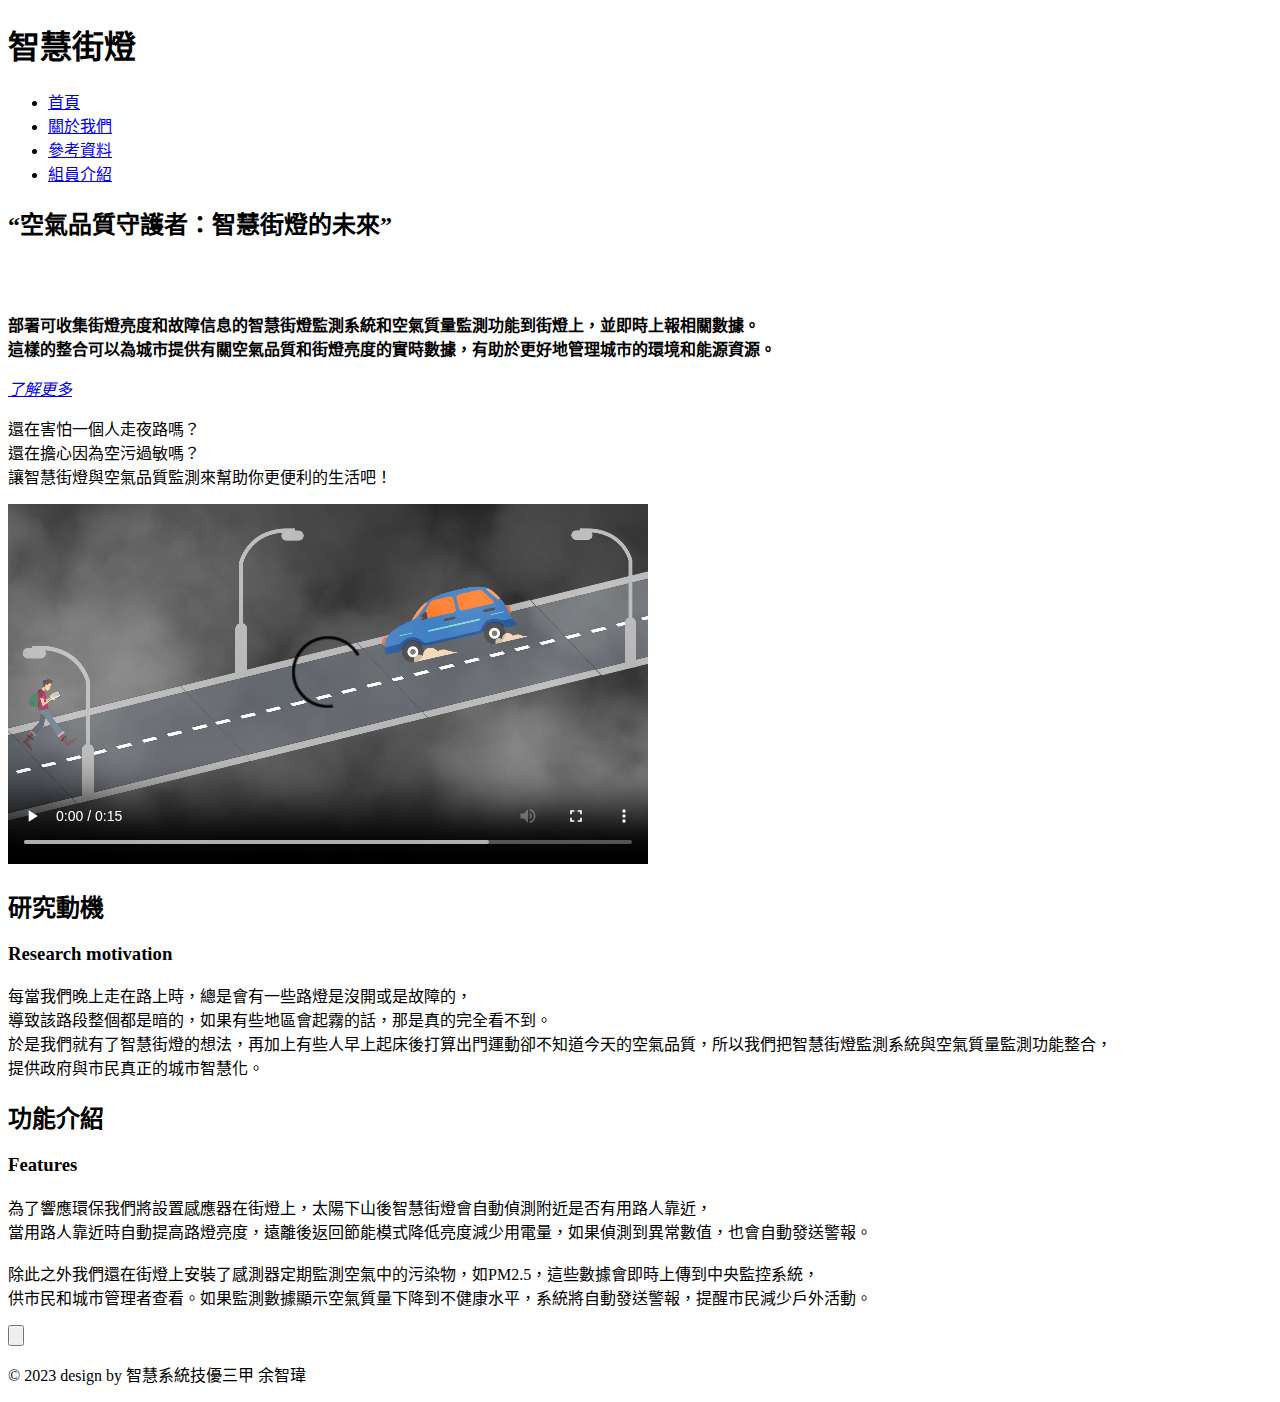
==== index.html @ 04b15552 "first time upload to website" ====
<!DOCTYPE html>
<html lang="zh-TW">
<head>
    <meta charset="UTF-8">
    <meta name="viewport" content="width=device-width, initial-scale=1.0">
    <title>空氣品質守護者：智慧街燈的未來</title>
    <link rel="icon" type="image/x-icon" href="/images/favicon.ico">
    <link rel="stylesheet" href="style.css">
</head>
<body>
    <style> html { scroll-behavior: smooth;} </style>
    <header>
    
        <nav class="navbar">

            <h1>智慧街燈</h1> 

            <ul class="nav-menu">
                <li class="nav-item"><a href="index.html" class="nav-link">首頁</a></li>
                <li class="nav-item"><a href="https://sites.google.com/nkust.edu.tw/zhenwudi/%E9%A6%96%E9%A0%81?authuser=0" target="_blank" class="nav-link">關於我們</a></li>
                <li class="nav-item"><a href="https://docs.google.com/spreadsheets/d/1Z9CyWfldLUmmha_1ZWwQDElfn3fhTDDr9dvsWVCVgeM/edit#gid=608170740" class="nav-link">參考資料</a></li>
                <li class="nav-item"><a href="test.html" class="nav-link">組員介紹</a></li>
            </ul>
            <div class="hamburger">
                <span class="bar"></span>
                <span class="bar"></span>
                <span class="bar"></span>
            </div>
        </nav> 
    </header>
    <script src="script.js"></script>
    
    <main>
    <section class="titlecolor">
    <h2>“空氣品質守護者：智慧街燈的未來”</h2>
    <br/><br/>
    <p><strong>部署可收集街燈亮度和故障信息的智慧街燈監測系統和空氣質量監測功能到街燈上，並即時上報相關數據。<br>
        這樣的整合可以為城市提供有關空氣品質和街燈亮度的實時數據，有助於更好地管理城市的環境和能源資源。
    </strong></p>
    <p><em><a href="http://172.20.10.2/" target="_blank">了解更多</a></em></p>
    </section>

    <section class="slogan">
        <p> 還在害怕一個人走夜路嗎？<br>
            還在擔心因為空污過敏嗎？<br>
            讓智慧街燈與空氣品質監測來幫助你更便利的生活吧！
        </p>
    </section>

    <section class="secondcolor">
    <video width="640" height="360" controls> 
        <source src="情境影片.mp4" type="video/mp4">
    </video>
    <div class="motivation">
    <h2>研究動機</h2>
    <h3>Research motivation</h3>
    <p>每當我們晚上走在路上時，總是會有一些路燈是沒開或是故障的，<br>導致該路段整個都是暗的，如果有些地區會起霧的話，那是真的完全看不到。
        <br>
        於是我們就有了智慧街燈的想法，再加上有些人早上起床後打算出門運動卻不知道今天的空氣品質，所以我們把智慧街燈監測系統與空氣質量監測功能整合，<br>提供政府與市民真正的城市智慧化。
        </p>
    </div>    
    </section>

    <section class="Features">
        <h2>功能介紹</h2>
        <h3>Features</h3>
        <p>為了響應環保我們將設置感應器在街燈上，太陽下山後智慧街燈會自動偵測附近是否有用路人靠近，<br>當用路人靠近時自動提高路燈亮度，遠離後返回節能模式降低亮度減少用電量，如果偵測到異常數值，也會自動發送警報。
        <br> <br>除此之外我們還在街燈上安裝了感測器定期監測空氣中的污染物，如PM2.5，這些數據會即時上傳到中央監控系統，<br>供市民和城市管理者查看。如果監測數據顯示空氣質量下降到不健康水平，系統將自動發送警報，提醒市民減少戶外活動。</p>
        <a href="#top">
        <button data-hover="Top">
            <svg viewBox="0 0 384 512" class="svgIcon">
              <path
                d="M214.6 41.4c-12.5-12.5-32.8-12.5-45.3 0l-160 160c-12.5 12.5-12.5 32.8 0 45.3s32.8 12.5 45.3 0L160 141.2V448c0 17.7 14.3 32 32 32s32-14.3 32-32V141.2L329.4 246.6c12.5 12.5 32.8 12.5 45.3 0s12.5-32.8 0-45.3l-160-160z"
              ></path>
            </svg>
        </button>
        </a>    
    </section>
    </main>
    <footer>
        <p>© 2023 design by 智慧系統技優三甲 余智瑋</p>
    </footer>
</body>
</html>
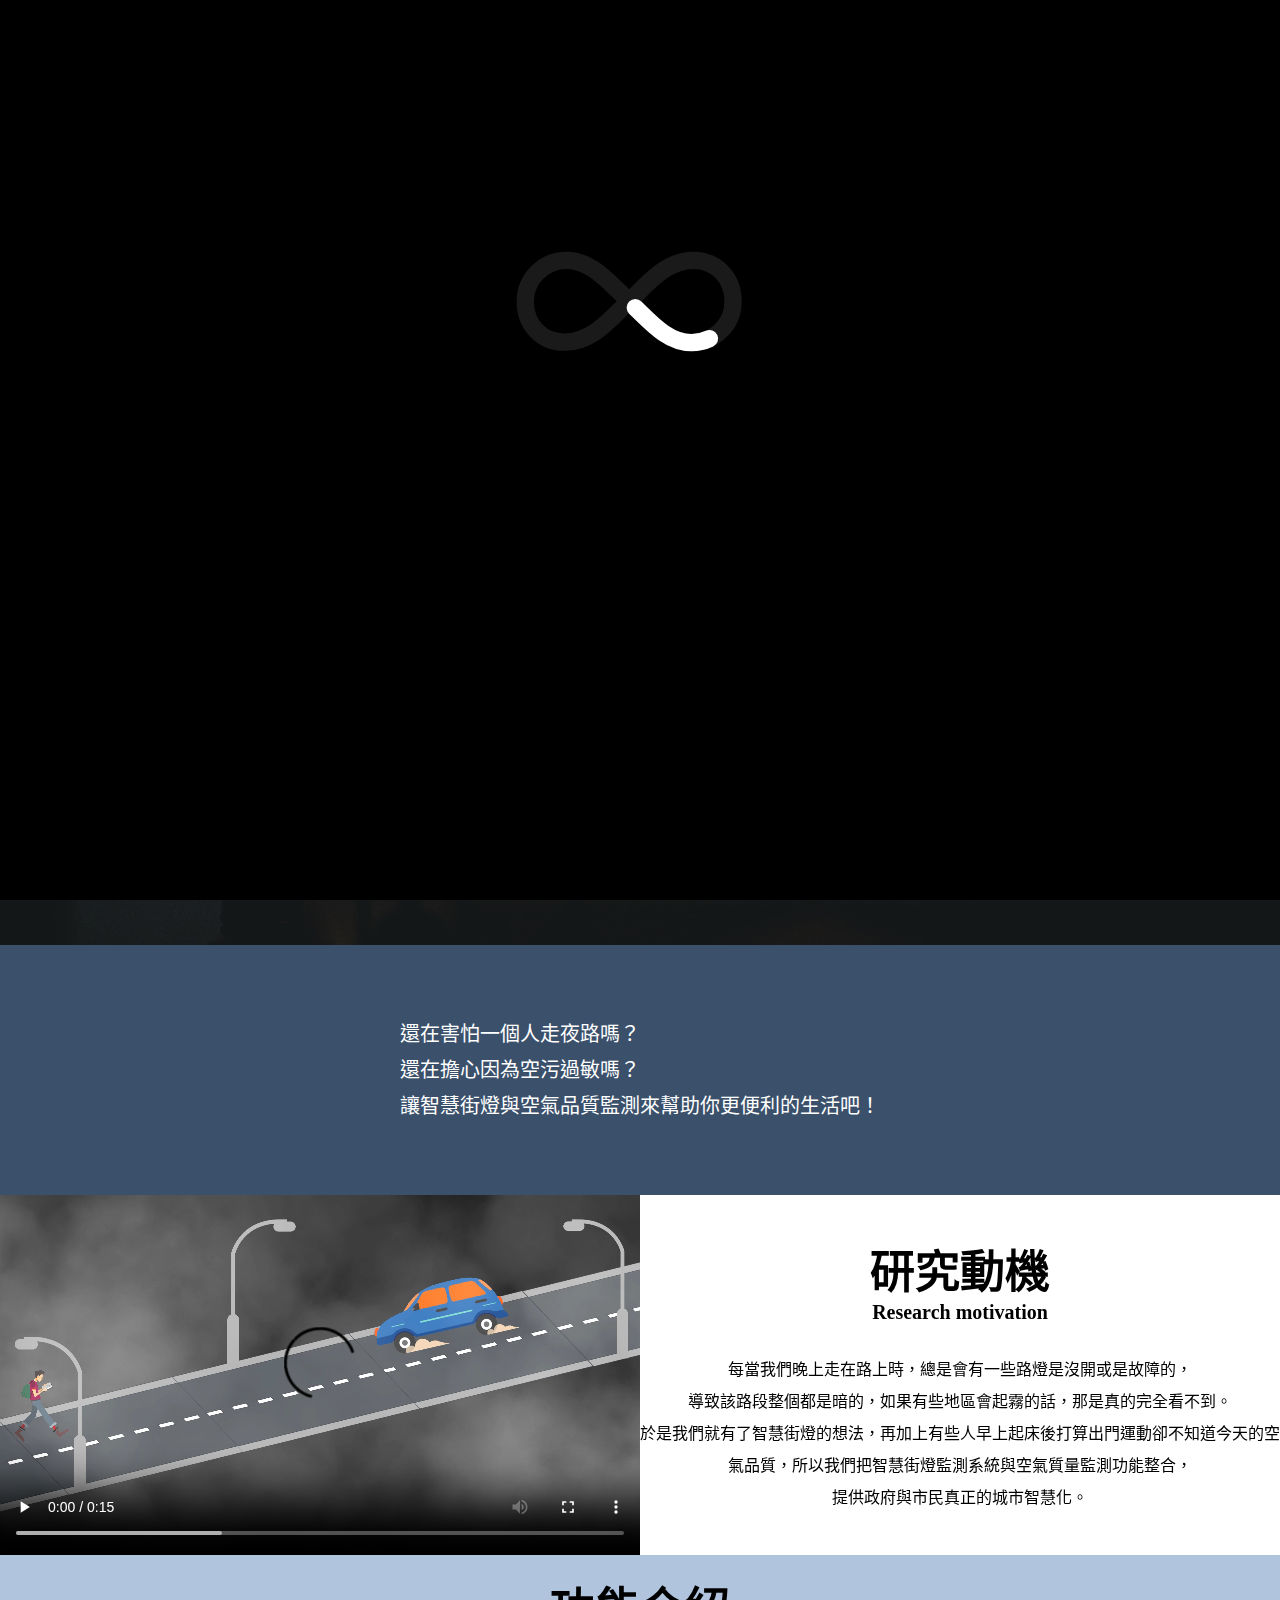
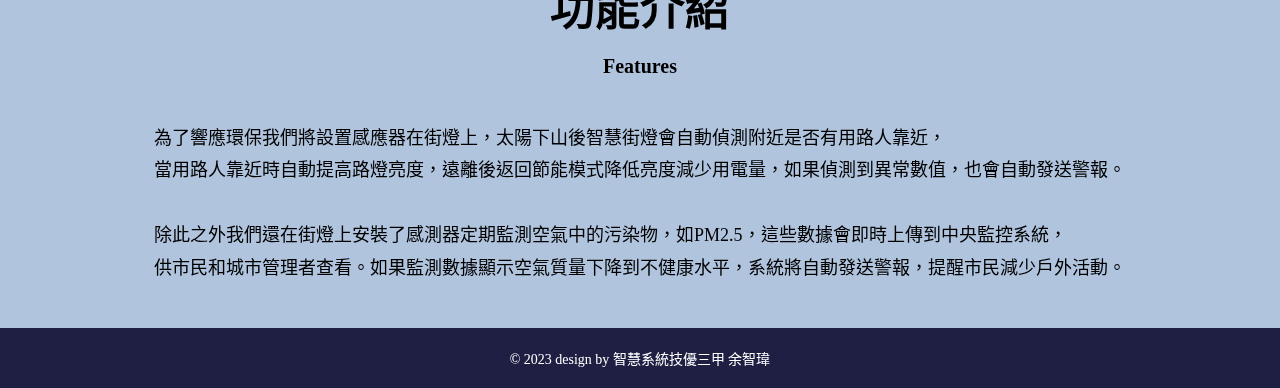
==== commit 0ef8a341: "add loading animation" ====
--- a/index.html
+++ b/index.html
@@ -9,8 +9,34 @@
 </head>
 <body>
     <style> html { scroll-behavior: smooth;} </style>
+    <div class="loading">
+        <svg
+        class="container" 
+        x="0px" 
+        y="0px"
+        viewBox="0 0 55 23.1"
+        height="23.1"
+        width="55"
+        preserveAspectRatio='xMidYMid meet'
+      >
+        <path
+          class="track" 
+          fill="none" 
+          stroke-width="4" 
+          pathlength="100"
+          d="M26.7,12.2c3.5,3.4,7.4,7.8,12.7,7.8c5.5,0,9.6-4.4,9.6-9.5C49,5,45.1,1,39.8,1c-5.5,0-9.5,4.2-13.1,7.8l-3.4,3.3c-3.6,3.6-7.6,7.8-13.1,7.8C4.9,20,1,16,1,10.5C1,5.4,5.1,1,10.6,1c5.3,0,9.2,4.5,12.7,7.8L26.7,12.2z"
+        />
+        <path
+          class="car" 
+          fill="none" 
+          stroke-width="4" 
+          pathlength="100"
+          d="M26.7,12.2c3.5,3.4,7.4,7.8,12.7,7.8c5.5,0,9.6-4.4,9.6-9.5C49,5,45.1,1,39.8,1c-5.5,0-9.5,4.2-13.1,7.8l-3.4,3.3c-3.6,3.6-7.6,7.8-13.1,7.8C4.9,20,1,16,1,10.5C1,5.4,5.1,1,10.6,1c5.3,0,9.2,4.5,12.7,7.8L26.7,12.2z"
+        />
+        </svg>
+      </div>
+      <script src="loading.js"></script>
     <header>
-    
         <nav class="navbar">
 
             <h1>智慧街燈</h1> 
--- a/style.css
+++ b/style.css
@@ -0,0 +1,395 @@
+*{
+    padding:0;
+    margin:0;
+}
+
+.loading{
+    background-color: black;
+    height: 100vh;
+    width:100%;
+    position: fixed;
+    z-index: 100;
+  }
+  
+.container {
+      --uib-size: 120px;
+      --uib-color: white;
+      --uib-speed: 1.3s;
+      --uib-bg-opacity: .1;
+      height:100px; /*calc(var(--uib-size) * (2.1 / 5));*/
+      width: 100%;  
+      /*var(--uib-size);*/
+      transform-origin: center;
+      overflow: visible;
+      align-items: center;
+      display:flex;
+      justify-content: center;
+      position: relative;
+      margin-top: 20%;
+}
+  
+.car {
+      fill: none;
+      stroke: var(--uib-color);
+      stroke-dasharray: 15, 85;
+      stroke-dashoffset: 0;
+      stroke-linecap: round;
+      animation: travel var(--uib-speed) linear infinite;
+      will-change: stroke-dasharray, stroke-dashoffset;
+      transition: stroke 0.5s ease;
+    }
+  
+.track {
+      stroke: var(--uib-color);
+      opacity: var(--uib-bg-opacity);
+    }
+  
+.disppear{
+      animation:vanish 3s forwards;
+      animation-delay: 2s;
+    }
+  
+    @keyframes travel {
+      0% {
+        stroke-dashoffset: 0;
+      }
+  
+      100% {
+        stroke-dashoffset: 100;
+      }
+    }
+  
+    @keyframes vanish{
+      
+      25%{
+        opacity:0;
+        visibility: hidden;
+      }
+      50%{
+        opacity:0;
+        visibility: hidden;
+      }
+      100%{
+        opacity:0;
+        visibility: hidden;
+      }
+    }
+
+header {
+    background-color:#1e1f42;
+    opacity:0.95;
+    height:80px;
+    width:100%;
+    position:fixed; 
+}
+h1 {
+    color:white;
+}
+header ul{
+    position:absolute;
+    right:5vw;
+    top:0;
+    line-height:80px;
+}
+h1{
+    position:absolute;
+    left:120px;
+    top:0;
+    line-height:80px;
+    background-image:url(images/智慧街燈.png);
+    background-position:center;
+    width:210px;
+    text-indent:-999px;
+}
+header li{
+    display:inline;
+    margin-right:4vw;
+}
+header a { 
+    color:white;
+    text-decoration:none;
+}
+
+header a:hover{
+    text-decoration:underline;
+}
+
+.nav-link{
+    transition:0.7s ease;
+}
+
+.navbar{
+    min-height: 70px;
+    display:flex;
+    justify-content: space-between;
+    align-items: center;
+    padding:0 40px;
+}
+
+.nav-menu{
+    display:flex;
+    justify-content: space-between;
+    align-items: center;
+    gap:60px;
+}
+
+.hamburger{
+    display:none;
+    cursor:pointer;
+
+}
+
+.bar{
+    display:block;
+    width:25px;
+    height:3px;
+    margin:6px auto;
+    -webkit-transition: all 0.3s ease-in-out;
+    transition: all 0.3s ease-in-out;
+    background-color: white;
+}
+
+.titlecolor{
+    background-color:lightsteelblue;
+    color:white;
+    height:105vh;
+    background-image:url("images/p5.jpg"); 
+    background-repeat:no-repeat;
+    background-color:rgba(0,0,0,0.2);
+    background-blend-mode: multiply;
+    background-size:cover;
+    background-position:center;
+    display:flex;
+    flex-direction:column;
+    align-items:center;
+    justify-content:center;
+}
+
+.titlecolor h2{
+    font-size:40px;
+    margin-top:40px;
+}
+
+.titlecolor p{
+    font-size:18px;
+    margin:30px;
+}
+
+.titlecolor a{
+    color:white;
+    text-decoration:none;
+    border:1px solid #ACACAC;
+    padding:10px 20px;
+    border-radius: 5px;
+}
+
+.slogan{
+    background-color:#3A506B;
+    color:white;
+    height:250px;
+    display:flex;
+    justify-content:center;
+    align-items:center;
+    font-size:20px;
+    line-height:1.8em;
+}
+
+.secondcolor{
+    background-color:#ffffff; 
+    display:flex;
+}
+
+.secondcolor img{
+    width:50%
+}
+
+.motivation{
+    width:50%;
+    display:flex;
+    flex-direction: column;
+    align-items:center;
+    justify-content:center;
+}
+
+.secondcolor h2{
+    font-size:45px;
+    margin-bottom:0%;
+}
+
+.secondcolor h3{
+    font-size:20px;
+    margin-bottom:30px;
+}
+
+.secondcolor p{
+    text-align: center;
+    line-height: 2em;
+    
+}
+
+.Features{
+    background-color:lightsteelblue;
+}
+.Features p{
+    color:black;
+    height:250px;
+    display:flex;
+    justify-content:center;
+    align-items:center;
+    font-size:18px;
+    line-height:1.8em;
+}
+
+.Features h2{
+    font-size:45px;
+    height: 100px;
+    display:flex;
+    justify-content:center;
+    align-items:center;
+    
+}
+
+.Features h3{
+    font-size:20px;
+    text-align:center;   
+}
+button {
+    position: fixed; 
+    bottom: 10px;
+    float: right;
+    right: 18.5%;
+    left: 97.25%;
+    width: 30px;
+    height: 30px;
+    font-size: 12px;
+    border-radius: 50%;
+    background-color: rgb(20, 20, 20);
+    border: none; 
+    box-shadow: 0px 0px 0px 4px rgba(180, 160, 255, 0.253);
+    cursor: pointer;
+    transition-duration: 0.3s;
+    overflow: hidden;
+}
+/*On Hover Color Change*/
+button:hover {
+    width: 30px;
+    border-radius: 50px;
+    transition-duration: 0.3s;
+    background-color: rgb(181, 160, 255);
+    align-items: center;
+}
+
+.svgIcon {
+    width: 12px;
+    transition-duration: 0.3s;
+}
+
+.svgIcon path {
+    fill: white;
+}
+
+button:hover .svgIcon {
+    transition-duration: 0.3s;
+    transform: translate(50%);
+    transform:translateY(-30px);
+}
+
+button:hover:before{
+    opacity:1;
+    transform:translate(0,0);
+    color:white;
+}
+
+button:before{
+    content:attr(data-hover);
+    position:absolute;
+    left:0;
+    top:8px;
+    width: 100%;
+    text-transform: uppercase;
+    font-weight: 100;
+    opacity:0;
+    transform: translateY(100px);
+    transition: all .3s ease-in-out;
+}
+
+footer{
+    background-color:#1e1f42;
+    color:#ffffff;
+    height: 60px;
+    display:flex;
+    justify-content:center;
+    align-items:center;
+    font-size:14px;
+}
+
+/*響應式設計*/
+@media screen and (max-width:768px){
+
+    header h1{
+        left:50%;
+        transform:translateX(-50%);
+    }
+    .hamburger{
+        display:block;
+        
+    }
+
+    .hamburger.active .bar:nth-child(2){
+        transform:translateY(9px) rotate(180deg);
+        opacity: 0;
+    }
+    .hamburger.active .bar:nth-child(1){
+        transform:translateY(9px) rotate(225deg);
+    }
+    .hamburger.active .bar:nth-child(3){
+        transform:translateY(-9px) rotate(-225deg);
+    }
+
+    .nav-menu{
+        position:fixed;
+        left:-100%;
+        top:80px;
+        gap:0;
+        flex-direction: column;
+        background-color: #3A506B;
+        width:100%;
+        text-align: center;
+        transition:0.3s;
+    }
+
+    .nav-item{
+        margin:10px 0;
+    }
+    .nav-menu.active{
+        left:0;
+    }
+    .titlecolor h2{
+        font-size:24px;
+       
+    }
+    .titlecolor p{
+        font-size:16px;
+    }
+    .slogan p{
+        font-size:16px;
+    }
+    .secondcolor{
+        flex-direction: column;
+    }
+    .secondcolor video{
+        width:100%;
+        height:100%;
+    }
+    .motivation{
+        width:100%;
+        padding:40px 0;
+    }
+    .motivation p{
+        font-size:13px;
+    }
+    .Features p{
+        font-size:15px;
+        height:350px;
+    }
+} 
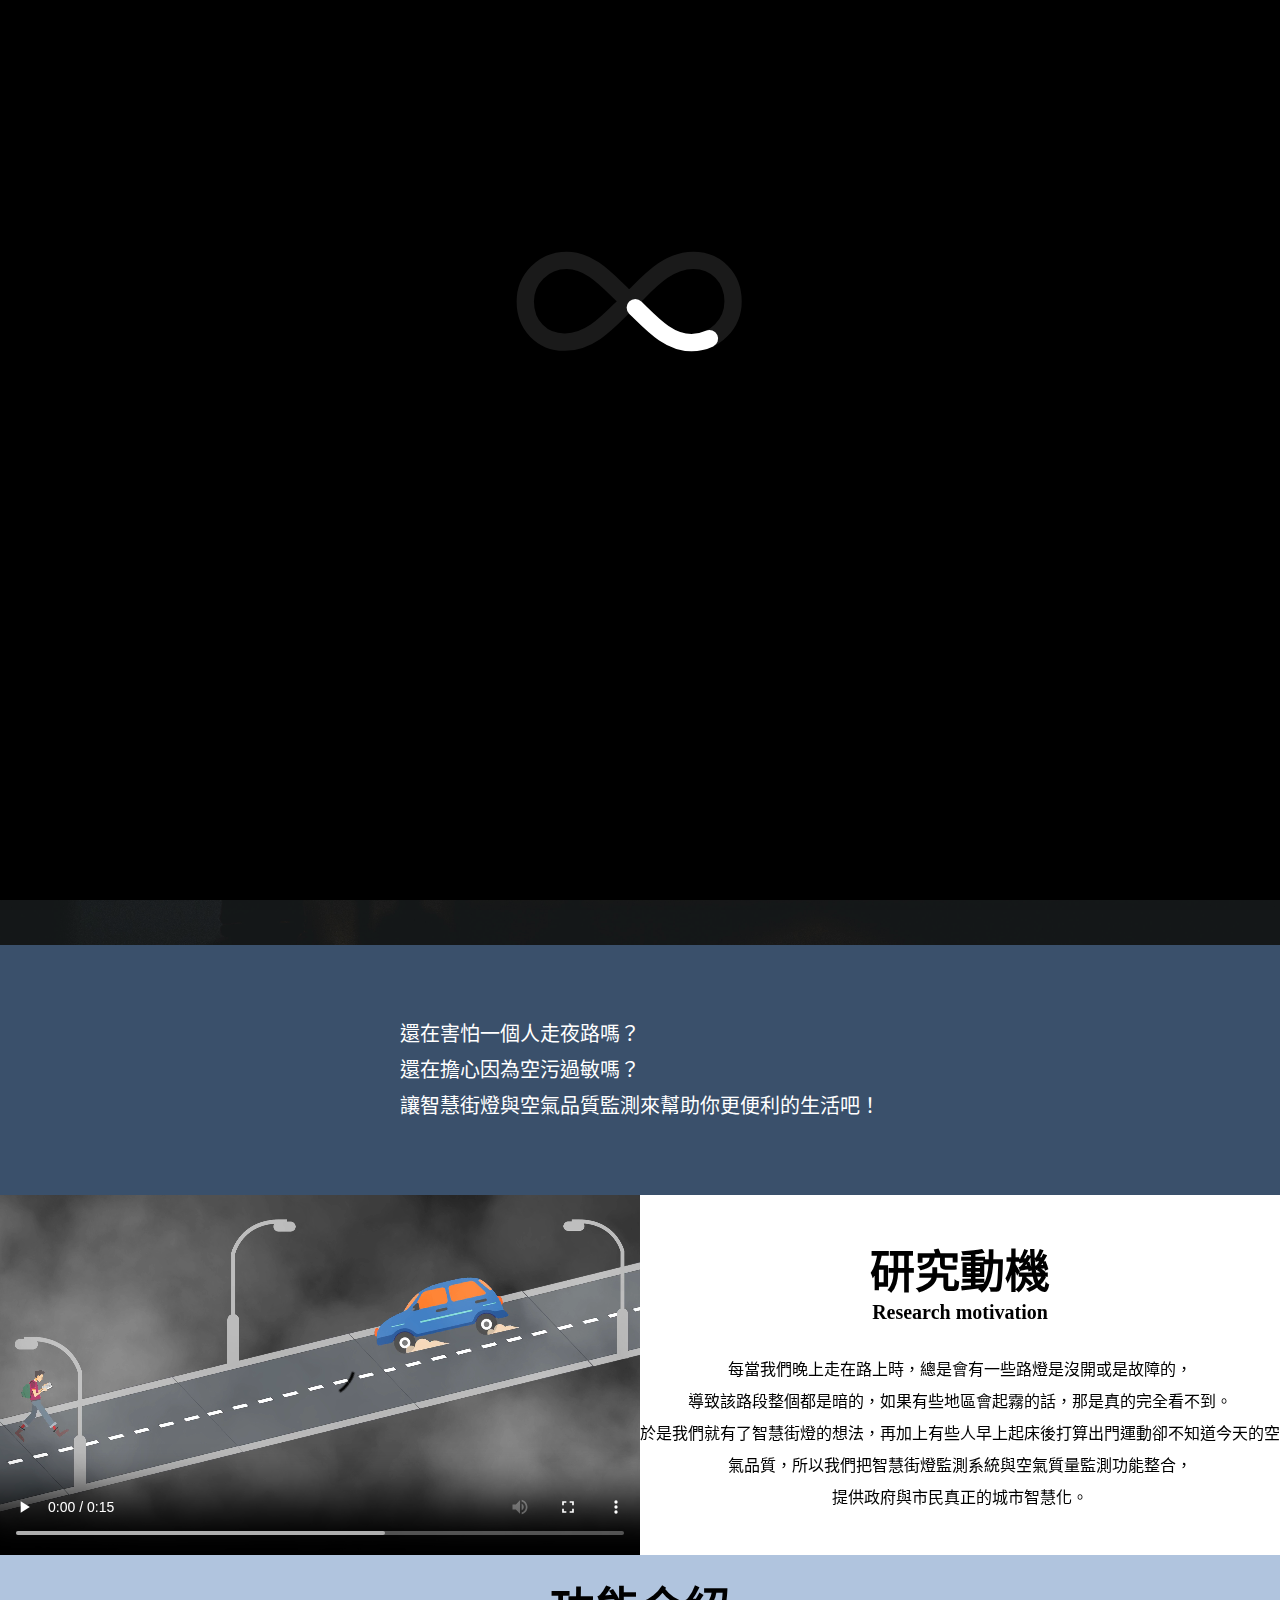
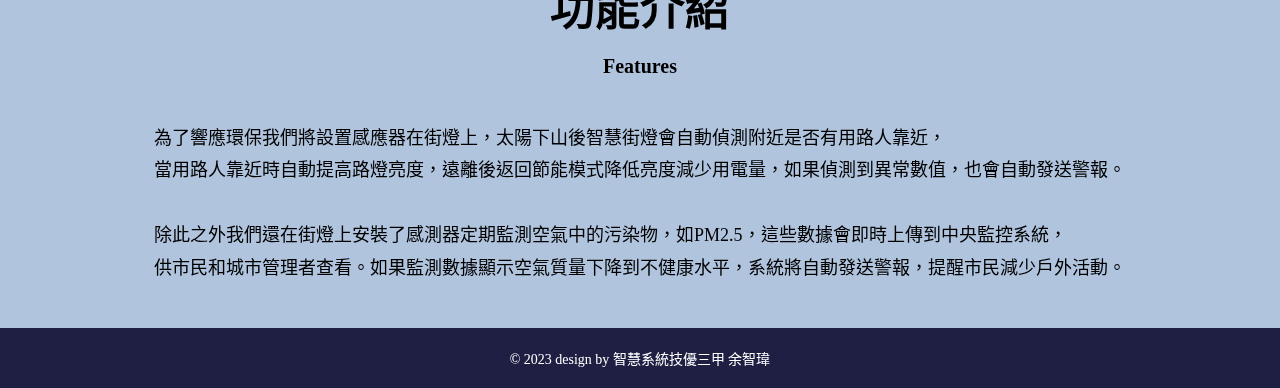
==== commit bc0ab690: "Update index.html" ====
--- a/index.html
+++ b/index.html
@@ -63,7 +63,7 @@
     <p><strong>部署可收集街燈亮度和故障信息的智慧街燈監測系統和空氣質量監測功能到街燈上，並即時上報相關數據。<br>
         這樣的整合可以為城市提供有關空氣品質和街燈亮度的實時數據，有助於更好地管理城市的環境和能源資源。
     </strong></p>
-    <p><em><a href="http://172.20.10.2/" target="_blank">了解更多</a></em></p>
+    <p><em><a href="http://172.20.10.3/" target="_blank">了解更多</a></em></p>
     </section>
 
     <section class="slogan">
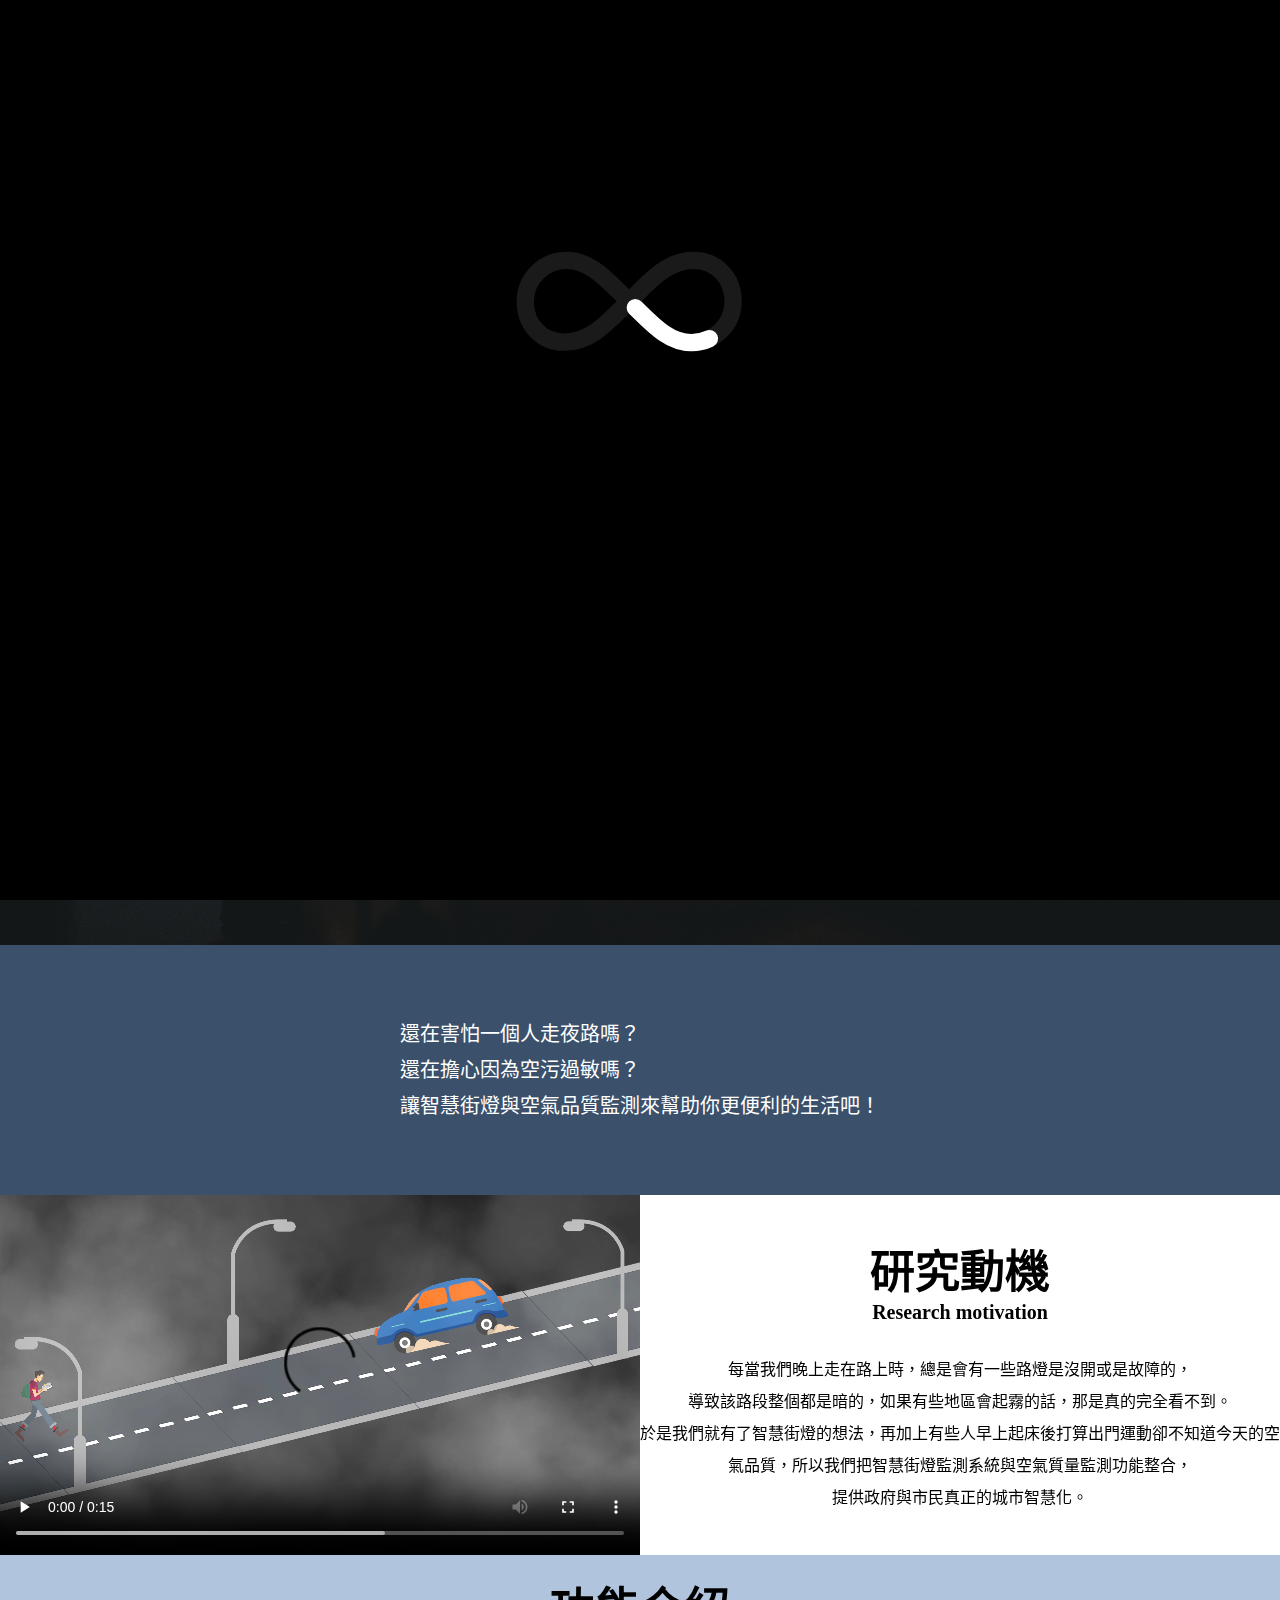
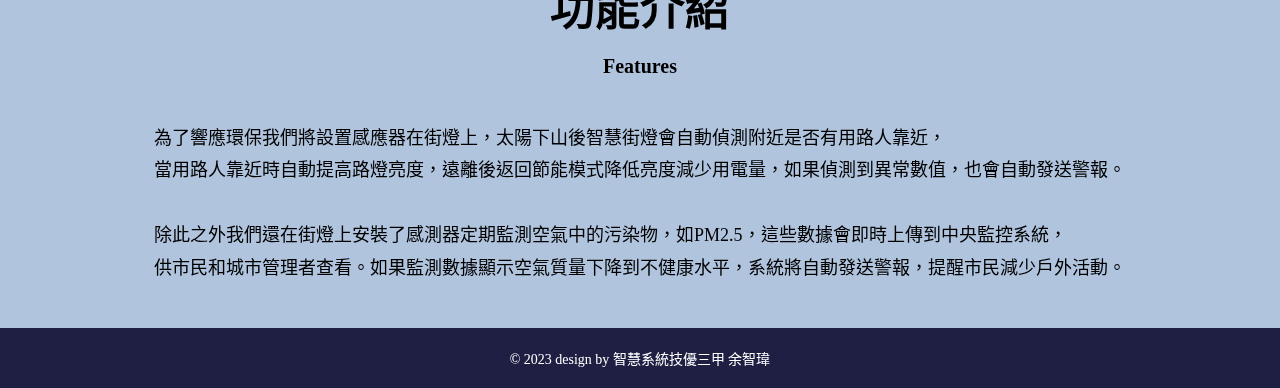
==== commit 3bd02dc2: "Update index.html" ====
--- a/index.html
+++ b/index.html
@@ -63,7 +63,7 @@
     <p><strong>部署可收集街燈亮度和故障信息的智慧街燈監測系統和空氣質量監測功能到街燈上，並即時上報相關數據。<br>
         這樣的整合可以為城市提供有關空氣品質和街燈亮度的實時數據，有助於更好地管理城市的環境和能源資源。
     </strong></p>
-    <p><em><a href="http://172.20.10.3/" target="_blank">了解更多</a></em></p>
+    <p><em><a href="http://172.20.10.2/" target="_blank">了解更多</a></em></p>
     </section>
 
     <section class="slogan">
